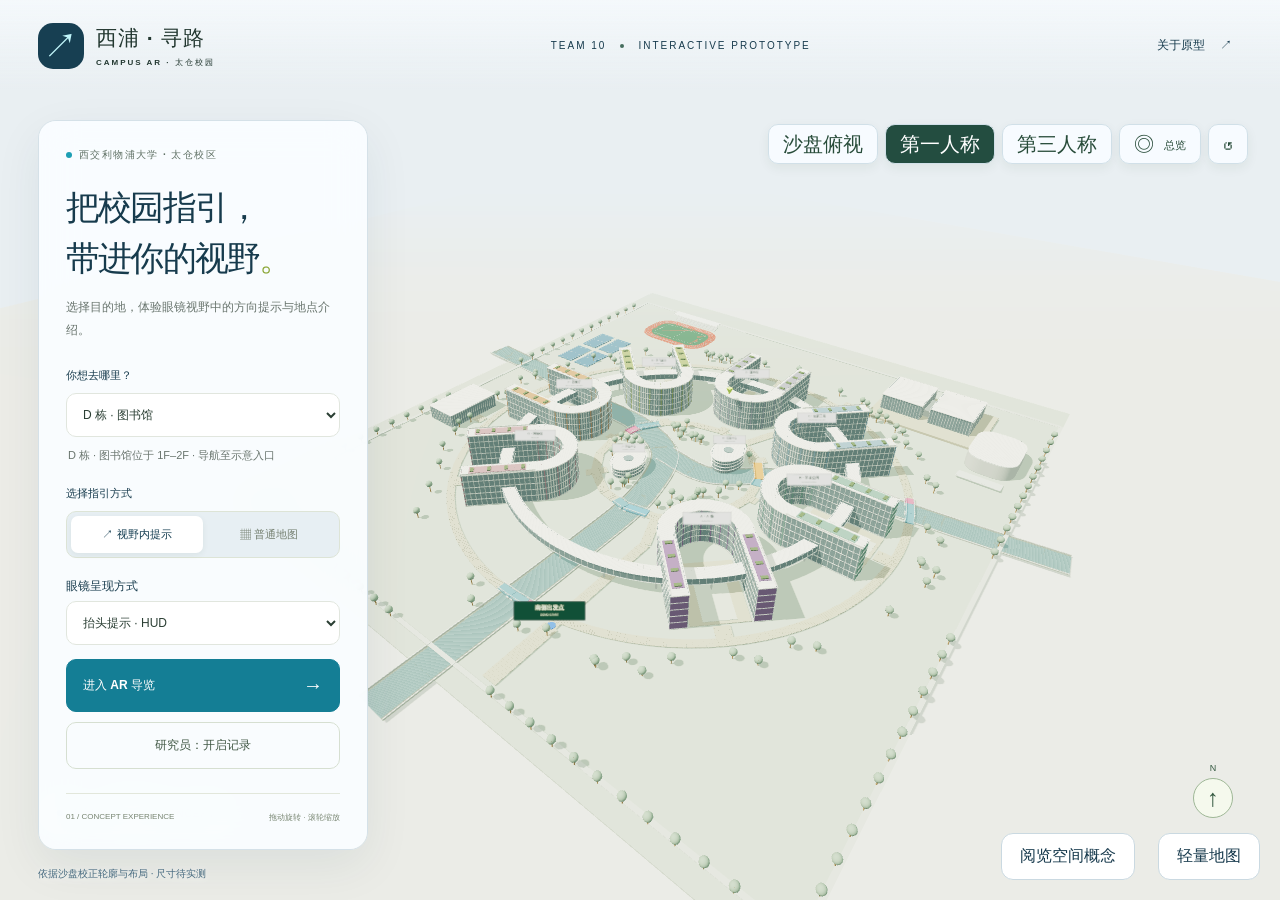
==== index.html @ bd01bd2b "Archive v0.5.2 campus demo with Chinese iteration and maintenance documentation" ====
<!doctype html>
<html lang="zh-CN"><head><meta charset="UTF-8"><meta name="viewport" content="width=device-width,initial-scale=1"><meta name="theme-color" content="#132d29"><title>西浦太仓 · 校园导航实验室</title><style>@import url('data:text/css,');
:root{font-family:Inter,"Segoe UI","Microsoft YaHei",sans-serif;color:#233831;background:#dce6da;font-synthesis:none;--green:#164d3c;--lime:#d9f46d;--muted:#69756e;--border:#e1e6de}*{box-sizing:border-box}body{margin:0;overflow:hidden}button,input,select,textarea{font:inherit}button,a,select{touch-action:manipulation}button{cursor:pointer}button:disabled{cursor:wait;opacity:.5}button:focus-visible,a:focus-visible,select:focus-visible,input:focus-visible,textarea:focus-visible{outline:3px solid #739d19;outline-offset:3px}#scene{position:fixed;inset:0}#scene canvas{display:block;width:100%;height:100%;touch-action:none}.topbar{position:fixed;top:0;left:0;right:0;height:91px;display:flex;align-items:center;justify-content:space-between;padding:0 38px;z-index:10;background:linear-gradient(#f5f6eee8,#f5f6ee00)}.brand{display:flex;gap:12px;align-items:center;text-decoration:none;color:#233831;font-weight:800;font-size:21px;letter-spacing:1px}.brand-symbol{display:grid;place-items:center;background:#214e3e;color:var(--lime);width:46px;height:46px;border-radius:15px;font-size:35px}.brand-sub{display:block;font-size:8px;letter-spacing:2px;margin-top:5px}.project-tag{font-size:10px;letter-spacing:2px;display:flex;align-items:center;gap:14px}.project-tag i{width:4px;height:4px;background:#456d5e;border-radius:50%}.quiet{border:0;background:transparent;padding:10px;color:inherit;font-size:12px}.quiet span{margin-left:12px}.panel{background:#fcfdf7ed;border:1px solid #fff8;box-shadow:0 18px 55px #294a2720;backdrop-filter:blur(18px);border-radius:22px}.explorer{position:fixed;top:120px;left:38px;width:330px;padding:27px;z-index:5}.eyebrow{font-size:10px;font-weight:700;letter-spacing:1.4px;color:#607166;display:flex;align-items:center;gap:7px}.live-dot{display:inline-block;width:6px;height:6px;background:#638a35;border-radius:50%}h1{font-size:34px;line-height:1.5;letter-spacing:-1.8px;margin:20px 0 12px;font-weight:650}h1>span{color:#8ba637}.intro{font-size:12px;line-height:1.9;color:var(--muted);margin:0 0 26px}.field-title{font-size:11px;font-weight:600;display:block;margin-bottom:10px}select,input,textarea{width:100%;border:1px solid var(--border);border-radius:10px;padding:13px 12px;background:#fff;color:#2b3f34;outline:none}select{font-size:12px}.place-info{font-size:11px;line-height:1.6;color:var(--muted);min-height:49px;padding:10px 2px 16px}.segmented{display:flex;border:1px solid #dde4d6;border-radius:10px;padding:4px;background:#edf0e6;margin-bottom:20px}.segmented button{flex:1;border:0;border-radius:7px;padding:11px 2px;background:transparent;font-size:11px;color:#768172}.segmented button.selected{background:#fff;color:var(--green);box-shadow:0 2px 6px #23441a10;font-weight:700}.primary,.outline{display:flex;justify-content:space-between;align-items:center;border-radius:10px;padding:14px 16px;width:100%;font-size:12px;font-weight:600}.primary{background:var(--green);color:#f7ffe9;border:1px solid var(--green)}.primary:hover{background:#226448}.primary span{font-size:20px;font-weight:400}.outline{background:transparent;border:1px solid #d6dfd1;justify-content:center;color:#405744;margin-top:10px}.outline:hover{background:#f1f4e9}.explorer-foot{border-top:1px solid #e2e7db;margin-top:24px;padding-top:18px;font-size:8px;color:#778571;display:flex;flex-wrap:wrap;gap:8px;justify-content:space-between}.view-tools{position:fixed;right:32px;top:124px;display:flex;gap:7px}.view-tools button{background:#fcfdf4eb;border:1px solid #fff9;border-radius:10px;height:40px;padding:0 14px;color:#284c3a;font-size:20px;box-shadow:0 4px 12px #253c1710}.view-tools span{font-size:11px;vertical-align:middle;margin-left:4px}.mode-badge{position:fixed;bottom:66px;left:38px;display:flex;align-items:center;gap:10px;background:#fafff0dc;border:1px solid #fff9;border-radius:24px;padding:13px 18px;font-size:10px;letter-spacing:1px}.badge-divider{color:#aab7a1}.scene-note{position:fixed;bottom:18px;left:38px;right:32px;display:flex;justify-content:space-between;align-items:center;gap:12px;font-size:10px;color:#426048;text-shadow:0 1px 10px #fff}.scene-note button{border:0;background:transparent;color:inherit;font-size:10px}.compass{position:fixed;right:43px;bottom:70px;width:48px;height:67px;display:flex;align-items:center;flex-direction:column;font-size:9px;gap:5px;color:#335840}.compass b{display:grid;place-items:center;width:40px;height:40px;border:1px solid #9db695;border-radius:50%;font-size:24px;background:#fafff0b0}.hidden{display:none!important}.journey{position:fixed;left:38px;top:120px;width:310px;padding:24px;z-index:5}.journey-head{display:flex;align-items:center;justify-content:space-between;gap:8px}.journey h2{font-size:21px;margin:16px 0}.journey-metrics{display:flex;justify-content:space-between;font-size:11px;color:#6a7865}.track{height:3px;background:#e0e7d9;border-radius:10px;margin:13px 0 20px;overflow:hidden}#progressBar{height:100%;background:#7d9c31;width:0%;transition:width .4s}#cueCard{display:flex;align-items:center;gap:15px;padding:13px 0}#cueArrow{font-size:42px;line-height:1;color:#346440;width:45px;text-align:center}#cueCard strong{display:block;font-size:17px}#cueCard small{display:block;font-size:10px;color:#75836b;margin-top:7px}#mapInstruction{font-size:12px;line-height:1.8;color:#65725f;padding:8px 0}.journey-actions{display:flex;align-items:center;gap:8px}.journey-actions .outline{width:auto;flex:1}.journey-actions .quiet{margin-top:10px;white-space:nowrap}.controls{position:fixed;bottom:76px;left:50%;transform:translateX(-50%);text-align:center;z-index:6}.control-hint{background:#183d2cd9;color:#eff6de;font-size:10px;letter-spacing:.3px;padding:8px 13px;border-radius:8px;margin-bottom:10px}.control-row{display:flex;justify-content:center;gap:9px}.control-row button{height:50px;min-width:52px;border:1px solid #ffffff80;background:#fbfff2ed;border-radius:13px;color:#345139;font-size:24px;box-shadow:0 5px 25px #1630221a}.control-row .forward{font-size:12px;padding:0 23px;background:var(--lime);border-color:var(--lime);font-weight:700}.forward span{font-size:21px;margin-left:12px}#toast{position:fixed;top:100px;left:50%;transform:translateX(-50%);padding:12px 20px;border-radius:12px;background:#163c2cec;color:#fff;font-size:12px;max-width:80vw;text-align:center;opacity:0;transition:opacity .25s;pointer-events:none;z-index:30}#toast.show{opacity:1}dialog{border:1px solid #e4e8dc;border-radius:22px;background:#fbfcf6;color:#293b31;padding:27px;width:min(490px,calc(100vw - 28px));max-height:88dvh;box-shadow:0 30px 100px #1428214d}dialog::backdrop{background:#14382c66;backdrop-filter:blur(7px)}.dialog-heading{display:flex;justify-content:space-between;align-items:flex-start;gap:12px}.dialog-heading h2{font-size:25px;margin:12px 0 16px;letter-spacing:-.7px}.close{border:0;border-radius:50%;width:30px;height:30px;background:#eaf0e2;color:#486047;font-size:22px}dialog p{font-size:12px;line-height:1.9;color:#677361}dialog h3{font-size:14px;margin-top:25px}dialog a{color:#32634a}form label{display:block;font-size:12px;font-weight:600;margin:14px 0}form label input,form label select,form label textarea{display:block;margin-top:7px}form .check{display:flex;align-items:flex-start;gap:9px;font-size:11px;line-height:1.7;font-weight:400}.check input{width:15px;height:15px;margin:3px 0 0;flex:none}.fineprint{font-size:10px!important;line-height:1.7!important;color:#7d8775!important}#mapSvg{width:100%;background:#edf2e5;border-radius:16px;max-height:52vh}.map-legend{display:flex;justify-content:space-between;gap:12px;margin-top:14px;font-size:10px;color:#6a7861}.map-legend i{display:inline-block;width:8px;height:8px;margin-right:5px;border-radius:50%}.legend-current{background:#4f8df5}.legend-target{background:#a1bc3a}.result-metrics{display:grid;grid-template-columns:repeat(3,1fr);gap:8px;margin:15px 0}.result-metrics div{background:#edf1e5;border-radius:10px;padding:15px 10px;text-align:center}.result-metrics strong{display:block;font-size:23px;font-weight:500}.result-metrics small{font-size:9px;display:block;margin-top:6px;color:#718064}#loading{position:fixed;inset:0;z-index:99;display:flex;align-items:center;justify-content:center;flex-direction:column;background:#f1f4e9;color:#224d3a;transition:opacity .5s}#loading h2{font-size:20px}#loading p{font-size:12px;color:#74816c}.load-icon{font-size:60px;animation:pulse 1.5s infinite}@keyframes pulse{50%{transform:translate(4px,-4px);opacity:.5}}@media(max-width:800px){.topbar{height:75px;padding:0 18px}.project-tag{display:none}.brand{font-size:17px}.brand-symbol{width:37px;height:37px;font-size:28px}.brand-sub{font-size:7px}.explorer{top:auto;bottom:58px;left:14px;width:280px;padding:19px;max-height:65dvh;overflow:auto}h1{font-size:26px;line-height:1.35;margin:13px 0 9px}.intro{margin-bottom:15px;font-size:11px}.explorer-foot{display:none}.field-title{font-size:10px;margin-bottom:7px}.segmented{margin-bottom:10px}.place-info{min-height:35px;padding:7px 0 10px}.primary,.outline{padding:12px}.mode-badge{display:none}.scene-note{left:18px;right:18px;bottom:14px;font-size:8px;max-width:95vw}.scene-note button{font-size:9px;white-space:nowrap}.view-tools{right:14px;top:88px}.view-tools button{padding:0 10px}.compass{right:21px;bottom:71px}.journey{left:14px;top:88px;width:265px;padding:18px}.journey h2{font-size:18px}.journey-metrics{font-size:10px}#cueCard strong{font-size:15px}.controls{bottom:70px}.control-hint{font-size:9px;white-space:nowrap}.control-row button{height:48px}dialog{padding:22px}.topbar .quiet{font-size:10px}}@media(max-height:680px) and (min-width:801px){.explorer{top:95px;padding:20px;width:300px}h1{font-size:27px;margin:12px 0}.intro{margin-bottom:14px}.explorer-foot{display:none}.place-info{min-height:30px;padding:8px 0}.segmented{margin-bottom:12px}.journey{top:95px}.mode-badge{bottom:55px}}

.free-controls{display:grid;grid-template-columns:repeat(3,48px);gap:5px}.free-controls button{width:48px;height:42px;padding:0;touch-action:none}.free-controls button:active{background:#d7ef80}.controls{bottom:40px}.control-hint{max-width:360px}.scene-note{pointer-events:none}.scene-note button{pointer-events:auto}
@media(max-width:700px){.journey{top:84px;bottom:auto;width:240px;padding:15px}.journey h2{font-size:19px}.journey #cueCard{padding:10px 0}.controls{left:auto;right:16px;transform:none;bottom:50px}.control-hint{max-width:185px;font-size:10px}}

.display-label{display:block;font-size:12px;font-weight:600;margin-top:10px}#overlayStyle{margin:6px 0 14px}.explorer{max-height:calc(100vh - 170px);overflow:auto}.ar-hud{position:absolute;left:50%;top:25%;transform:translateX(-50%);color:#bbffc6;background:rgba(6,27,25,.65);border:1px solid rgba(167,255,202,.4);border-radius:18px;padding:18px 24px;pointer-events:none;text-shadow:0 1px 5px #102e27;min-width:290px;backdrop-filter:blur(3px)}.hud-top{display:flex;align-items:center;gap:8px;font-size:10px;letter-spacing:1px}.hud-dot{width:6px;height:6px;background:#a6ffc1;border-radius:50%}.hud-main{display:flex;gap:18px;align-items:center;margin:16px 0}.hud-main>span{font-size:42px}.hud-main strong{font-size:21px}.hud-main p{margin:5px 0 0;font-size:14px}.ar-hud small{font-size:10px;opacity:.8}.ar-hud.spatial{top:auto;bottom:190px}.ar-target{position:absolute;transform:translate(-50%,-100%);padding:10px 16px;background:#123a35dd;color:#d9ffb7;border:1px solid #c4ff8d;border-radius:10px;pointer-events:none}.view-tools .selected{background:#234d40;color:white}.navigating .journey{width:245px;padding:18px}.navigating #cueCard{display:none}.navigating .journey h2{font-size:21px}.navigating .journey-metrics{font-size:10px}.navigating .topbar{background:linear-gradient(#eff4ecd9,transparent)}#arrivalDialog p{line-height:1.8}.navigating #toast{top:auto;bottom:190px}.control-hint{white-space:normal}
@media(max-width:700px){.view-tools{top:83px;left:14px;right:auto;gap:5px}.view-tools button{font-size:11px;padding:8px;min-width:0}.navigating .journey{top:135px;width:205px;padding:12px}.navigating .journey h2{font-size:16px}.journey-actions button{font-size:11px;padding:8px}.ar-hud{top:46%;padding:12px 16px;min-width:250px;max-width:90vw}.ar-hud.spatial{bottom:215px}.hud-main{margin:10px 0}.hud-main strong{font-size:17px}.hud-main>span{font-size:32px}.ar-hud small{font-size:9px}.navigating .compass{display:none}.explorer{max-height:58vh}.navigating #toast{bottom:210px}}

@media(min-width:701px){.ar-hud{top:auto;bottom:185px;left:auto;right:28px;transform:none}.ar-hud.spatial{left:50%;right:auto;transform:translateX(-50%)}}

#mouseHint,#crosshair{display:none;pointer-events:none}.navigating #mouseHint{display:block;position:absolute;bottom:28px;left:50%;transform:translateX(-50%);color:#e7f5e9;background:#16362fd9;padding:8px 14px;border-radius:20px;font-size:12px}.mouse-locked #mouseHint{display:none}.mouse-locked #crosshair{display:block;position:absolute;left:50%;top:50%;transform:translate(-50%,-50%);color:#edffe3;font-size:18px;text-shadow:0 1px 3px #15271e}.mouse-locked .view-tools,.mouse-locked .journey{opacity:.65}.mouse-locked .view-tools{pointer-events:none}@media(pointer:fine){.control-row{display:none}.controls{bottom:65px}}@media(pointer:coarse){#mouseHint{display:none!important}.control-hint{font-size:0}.control-hint:after{content:'左侧按钮移动 · 拖动场景环顾';font-size:11px}}
/* Quiet technical palette, generous spacing and resilient mobile landing. */
:root{--lime:#bce9ef;--green:#133c50;--cream:#f5f8fa}body{background:#eef3f6;color:#173b4d}.panel{background:rgba(250,253,255,.94);border:1px solid #d5e1e8;box-shadow:0 16px 48px #12354812;border-radius:18px}.primary{background:#147e95!important;color:white!important;border-color:#147e95!important}.topbar{background:linear-gradient(#f5f9fcee,transparent)}.brand-symbol{background:#173f52;color:#c1f6fa}.segmented{background:#e7eff3}.segmented .selected{background:#fff;color:#135b73}.ar-hud{background:#0a2336d9;color:#b9f4ff;border-color:#8dd0dc80}.live-dot{background:#1d9fb4}#liteApp{position:fixed;inset:0;z-index:110;overflow:auto;background:#f2f6f8;color:#153c50;padding:24px max(20px,calc((100vw - 760px)/2));font-family:system-ui,sans-serif}.lite-mode #liteToggle{display:none}.lite-top{display:flex;justify-content:space-between;align-items:center;padding-bottom:20px;border-bottom:1px solid #d9e3e9}.lite-top b{font-size:22px}.lite-top span{font-size:10px;letter-spacing:1px}.lite-copy{margin:28px 0 10px}.lite-copy small{letter-spacing:1.8px;font-size:10px;color:#527789}.lite-copy h1{font-size:36px;line-height:1.25;margin:13px 0}.lite-copy p{font-size:13px;color:#638091}.lite-map{max-width:420px;margin:0 auto}.lite-map svg{width:100%;height:auto;display:block}.lite-card{padding:20px;border:1px solid #d4e1e8;background:#ffffff;border-radius:18px;box-shadow:0 8px 32px #274a5a0a}.lite-card label{display:block;font-size:12px;font-weight:600;margin-bottom:9px}.lite-card select{width:100%;font-size:16px;background:#f1f6f8;border:1px solid #d8e3e9;border-radius:10px;padding:12px;color:#173f51}.lite-card p{font-size:12px;line-height:1.6;color:#557585;min-height:32px}.lite-card small{display:block;font-size:10px;line-height:1.6;color:#78909c;margin-top:16px}.lite-actions{display:flex;gap:10px}.lite-actions button{flex:1;border-radius:10px;padding:13px 8px;border:1px solid #d3e1e8;background:#fff;color:#176780;font-size:12px}.lite-actions button:first-child{background:#176c87;color:white}.lite-footer{font-size:10px;line-height:1.9;text-align:center;color:#78909c;margin:22px 0}.view-tools button{border-color:#d1e0e8;background:#f8fcffef}.scene-note{color:#476b80}@media(max-width:600px){#liteApp{padding:18px}.lite-copy{margin-top:20px}.lite-copy h1{font-size:30px}.lite-map{max-width:300px}.explorer{width:calc(100vw - 28px);max-height:48vh}.control-hint{background:#173f50e6}}

.model-inspect #explorer{display:none}.model-inspect .scene-note{max-width:75vw}

</style></head>
<body>
<section id="liteApp" style="display:none"></section>
<button id="interiorBtn" style="position:fixed;right:145px;bottom:20px;z-index:40;padding:12px 18px;border:1px solid #cad9e1;border-radius:12px;background:white;color:#16394c">阅览空间概念</button><button id="liteToggle" style="position:fixed;right:20px;bottom:20px;z-index:40;padding:12px 18px;border:1px solid #cad9e1;border-radius:12px;background:white;color:#16394c">轻量地图</button>
<div id="scene" aria-label="太仓校区三维概念场景"></div>
<div id="loading" style="position:fixed;inset:0;z-index:99;background:#f1f4e9;color:#224d3a;display:flex;align-items:center;justify-content:center;flex-direction:column"><span class="load-icon">↗</span><h2>正在构建你的校园视野</h2><p>加载校园导览…</p><a href="compat.html" style="color:#176780;padding:20px">打不开？进入兼容版地图 →</a></div>
<header class="topbar"><a class="brand" href="#" aria-label="返回校园总览"><span class="brand-symbol">↗</span><span>西浦 · 寻路<span class="brand-sub">CAMPUS AR · 太仓校园</span></span></a><span class="project-tag">TEAM 10 <i></i> INTERACTIVE PROTOTYPE</span><button id="aboutBtn" class="quiet">关于原型 <span>↗</span></button></header>
<main>
<aside id="explorer" class="panel explorer">
<div class="eyebrow"><span class="live-dot"></span> 西交利物浦大学 · 太仓校区</div>
<h1>把校园指引，<br>带进你的视野<span>。</span></h1>
<p class="intro">选择目的地，体验眼镜视野中的方向提示与地点介绍。</p>
<label class="field-title" for="destination">你想去哪里？</label><select id="destination"></select><div id="placeInfo" class="place-info"></div>
<div class="field-title">选择指引方式</div><div class="segmented"><button id="arMode" class="selected" aria-pressed="true">↗ 视野内提示</button><button id="mapMode" aria-pressed="false">▦ 普通地图</button></div>
<label class="display-label" for="overlayStyle">眼镜呈现方式</label><select id="overlayStyle"><option value="hud">抬头提示 · HUD</option><option value="spatial">空间箭头 · 概念模拟</option></select><button id="startBtn" class="primary">进入 AR 导览 <span>→</span></button><button id="studyBtn" class="outline">研究员：开启记录</button><div class="explorer-foot"><span>01 / CONCEPT EXPERIENCE</span><span>拖动旋转 · 滚轮缩放</span></div></aside>
<section id="journey" class="panel journey hidden" aria-live="polite"><div class="eyebrow" id="sessionLabel">自由漫游</div><div class="journey-head"><h2 id="targetName"></h2><button id="exitBtn" class="quiet">结束</button></div><div class="journey-metrics"><span id="progressText">准备出发</span><span id="timer">00:00</span></div><div class="track"><div id="progressBar"></div></div><div id="cueCard"><span id="cueArrow">↑</span><div><strong id="cueTitle">向前出发</strong><small id="cueDetail"></small></div></div><div id="mapInstruction" class="hidden">需要确认方向时，打开地图查看当前位置与目的地。</div><div class="journey-actions"><button id="showMap" class="outline">▦ 查看地图</button><button id="helpBtn" class="quiet">需要帮助</button></div></section>
<div class="view-tools"><button id="modelViewBtn">沙盘俯视</button><button id="firstPerson" class="selected" aria-pressed="true">第一人称</button><button id="thirdPerson" aria-pressed="false">第三人称</button><button id="overviewBtn" title="校园总览">◎ <span>总览</span></button><button id="walkViewBtn" class="hidden" title="返回步行视角">◉ <span>步行</span></button><button id="resetView" title="重置视角">↺</button></div>
<div id="modeBadge" class="mode-badge"><span class="live-dot"></span> 校园总览 <span class="badge-divider">/</span> 3D CONCEPT</div>
<div id="controls" class="controls hidden"><div class="control-hint" id="controlHint">WASD 移动 · 鼠标环顾 · Shift 奔跑 · V 切换视角 · M 地图</div><div class="control-row free-controls"><button id="turnLeft" aria-label="向左看">↶</button><button id="forward" aria-label="向前移动">↑</button><button id="turnRight" aria-label="向右看">↷</button><button id="strafeLeft" aria-label="向左平移">←</button><button id="backward" aria-label="向后移动">↓</button><button id="strafeRight" aria-label="向右平移">→</button></div></div>
<div id="arHUD" class="ar-hud hidden"><div class="hud-top"><span class="hud-dot"></span><span id="hudMode"></span></div><div class="hud-main"><span id="hudArrow">↑</span><div><strong id="hudDirection">向前行走</strong><p id="hudPlace"></p></div></div><small id="hudDetail"></small></div><div id="arTarget" class="ar-target hidden"></div>
<dialog id="arrivalDialog"><div class="eyebrow">YOU HAVE ARRIVED</div><h2 id="arrivalTitle"></h2><p id="arrivalText"></p><button id="arrivalDone" class="primary">探索另一个地点 →</button></dialog>
<div id="mouseHint">点击场景控制视角 · Esc 释放鼠标</div><div id="crosshair" aria-hidden="true">+</div><div id="toast" role="status"></div>
<div id="compass" class="compass"><span>N</span><b id="compassArrow">↑</b></div>
<footer class="scene-note"><span>依据沙盘校正轮廓与布局 · 尺寸待实测</span><button id="sourcesBtn">场景依据 ↗</button></footer>
</main>
<dialog id="mapDialog"><div class="dialog-heading"><div><div class="eyebrow">CAMPUS MAP</div><h2>找到你的下一步</h2></div><button data-close="mapDialog" class="close" aria-label="关闭地图">×</button></div><svg id="mapSvg" viewBox="-125 -125 250 250" role="img" aria-label="简化校园地图"></svg><div class="map-legend"><span><i class="legend-current"></i>当前位置</span><span><i class="legend-target"></i>目的地</span><span>北 ↑</span></div><p class="fineprint">位置与路线为原型示意。地图模式不提供逐步转向指令。</p></dialog>
<dialog id="studyDialog"><div class="dialog-heading"><div><div class="eyebrow">PARTICIPANT SESSION</div><h2>开始一次体验</h2></div><button data-close="studyDialog" class="close" aria-label="关闭">×</button></div><p>请由研究员说明任务并取得同意。体验的是网页导航界面，不是实际眼镜或真实步行。</p><form id="studyForm"><label>参与者匿名编号<input id="participant" required maxlength="24" placeholder="例如 P-01" pattern="[A-Za-z0-9_-]{1,24}" autocomplete="off"></label><label>界面模式<select id="studyMode"><option value="ar">视野内提示</option><option value="map">普通地图</option></select></label><label>体验任务<select id="studyTask"><option value="D">从示意南侧入口前往 D 栋图书馆入口</option><option value="G">从示意北侧入口前往 G 栋博物馆入口</option></select></label><label>是否体验过这个网页？<select id="prior"><option value="no">第一次</option><option value="yes">之前体验过</option></select></label><label class="check"><input id="consent" type="checkbox" required>我已取得参与者对本次体验及匿名记录的同意。</label><p class="fineprint">数据只在当前页面内存中保存，刷新即清除；结束后可下载 JSON。两条任务未经等难度校准，不直接用于证明 AR 优于地图。</p><button class="primary" type="submit">开始任务 →</button></form></dialog>
<dialog id="resultDialog"><div class="dialog-heading"><div><div class="eyebrow">SESSION COMPLETE</div><h2 id="resultTitle">已抵达目的地</h2></div><button data-close="resultDialog" class="close" aria-label="关闭">×</button></div><div id="resultMetrics" class="result-metrics"></div><form id="feedbackForm"><label>指引清晰程度<select id="clarity"><option value="">请选择</option><option value="1">1 — 很不清楚</option><option value="2">2 — 不太清楚</option><option value="3">3 — 一般</option><option value="4">4 — 清楚</option><option value="5">5 — 很清楚</option></select></label><label>完成任务需要的思考程度<select id="effort"><option value="">请选择</option><option value="1">1 — 很少</option><option value="2">2 — 较少</option><option value="3">3 — 一般</option><option value="4">4 — 较多</option><option value="5">5 — 很多</option></select></label><label>哪一处最清楚，哪一处让你困惑？<textarea id="feedback" rows="3" placeholder="尽量记录原话；也可以记录现有地图已经足够的情况。" maxlength="1500"></textarea></label><button type="submit" class="primary">下载本次匿名记录 ↓</button><p class="fineprint">记录包含网页时间、虚拟移动距离、地图打开次数和求助次数，不包含真实校园定位、眼动或佩戴体验。</p></form></dialog>
<dialog id="aboutDialog"><div class="dialog-heading"><div><div class="eyebrow">ABOUT THIS PROTOTYPE</div><h2>让概念可以被体验</h2></div><button data-close="aboutDialog" class="close" aria-label="关闭">×</button></div><p>ENT303TC · Table 26 Team 10<br>Rokid: AR Application Challenge (July)</p><h3>这版可以验证什么？</h3><p>目的地是否容易找到、视野内提示是否清晰、转向与地图信息是否让人困惑。可用于早期访谈和界面可用性探索。</p><h3>眼镜中会呈现什么？</h3><p>抬头提示模式：转向箭头和目的地文字固定显示在视野中，用户透过镜片看到真实环境。空间箭头模式：箭头仿佛贴在道路上，标签锚定建筑；这需要匹配设备能力的空间定位、头部跟踪和锚定，不能只靠导入校园模型实现。</p><p>第一人称模拟佩戴者所见；第三人称用于展示用户与场景的关系。网页背景是模拟现实的 3D 场景，不是要在眼镜里再展示一个完整虚拟校园。显示颜色、视场范围与实际设备不同，不代表特定 Rokid 型号的硬件能力。</p><p><a href="https://open.rokid.com/" target="_blank" rel="noopener">Rokid 官方开发平台 ↗</a></p><h3>场景来源与边界</h3><p>参考西交利物浦大学公开的太仓校区地图，以及 U 型建筑与环形连廊的空间关系。楼栋字母和用途参考该地图；模型按公开地图修正为马蹄形楼体、贯通的多层环形建筑及分叉水系；比例、入口、路网和高度仍经过简化，未现场测绘。本版增加了你们提供的沙盘照片和 HPP 建成照片作为形态参考，细化立面、屋顶、桥梁、景观与体育区。比例与入口仍为示意。这里不连接 GPS、Rokid SDK 或眼镜。<br><a href="https://www.hpp.com/en/projects/xjtlu-campus-taicang/" target="_blank" rel="noopener">HPP 设计方建成照片 ↗</a></p><p><a href="https://www.xjtlu.edu.cn/zh/campus-life/our-campus" target="_blank" rel="noopener">学校官方校园说明 ↗</a><br><a href="https://www.xjtlu.edu.cn/wp-content/uploads/2025/03/campus-map.jpg" target="_blank" rel="noopener">官方太仓校园地图（2025 版文件）↗</a></p><h3>如何进行访谈？</h3><p>先询问参与者最近一次真实校园寻路经历，再让其独立完成网页任务。完成后询问具体理解、困惑与替代方案。网页操作表现不等同于真实校园寻路效果，也不能证明头戴设备的免手持优势。</p><h3>记录说明</h3><p>原型仅在页面内存中保存当前会话。只有在点击下载时才生成本地文件；不自动上传研究记录。自由漫游记录会明确标为展示数据。</p><button id="aboutDone" class="primary">回到校园 →</button></dialog>
<script>
(function(){
 var box=document.getElementById('loading');
 window.showBootError=function(message){
  if(!document.getElementById('loading'))document.body.appendChild(box);
  box.style.cssText='position:fixed;inset:0;z-index:999;background:#f1f4e9;color:#224d3a;display:flex;align-items:center;justify-content:center;flex-direction:column;padding:24px;text-align:center;opacity:1';
  box.textContent='';var title=document.createElement('h2');title.textContent='校园导览暂未加载完成';box.appendChild(title);
  var detail=document.createElement('p');detail.textContent=message;box.appendChild(detail);
  var retry=document.createElement('button');retry.textContent='重新加载';retry.style.cssText='padding:14px 24px;margin:12px';retry.onclick=function(){location.reload()};box.appendChild(retry);var lite=document.createElement('button');lite.textContent='使用轻量地图';lite.onclick=function(){window.openLite()};box.appendChild(lite);
 };
 window.addEventListener('error',function(e){window.showBootError(e.message||'资源加载失败，请检查网络后刷新。')});
 window.addEventListener('unhandledrejection',function(e){window.showBootError(String(e.reason&&e.reason.message||e.reason||'加载失败'))});
 // Each explicit 3D attempt owns its own timeout.
})();
</script>
<script>(function(){
var places=[['A','A 栋',2],['B','学者空间',4],['C','创新工场',6],['D','图书馆',8],['E','学习超市',10],['F','西餐厅',12],['G','博物馆',14],['H','行政中心',0],['J','学生中心',0]],selected='D';
var root=document.getElementById('liteApp');
root.innerHTML='<div class="lite-top"><b>西浦 / FIELD</b><span>TAICANG / TEAM 10</span></div><div class="lite-copy"><small>CAMPUS WAYFINDING · 轻量版</small><h1>看见方向，<br>走进校园。</h1><p>西交利物浦大学 · 太仓校区</p></div><div class="lite-map"><svg id="liteSvg" viewBox="-145 -145 290 290" role="img" aria-label="校园路线示意图"></svg></div><div class="lite-card"><label for="liteDest">选择目的地</label><select id="liteDest"></select><p id="liteRoute"></p><div class="lite-actions"><button id="litePlan">显示示意路线</button><button id="try3D">开启 3D 漫游 ↗</button></div><small>路线与建筑为概念示意；不提供现场定位或无障碍通行保证。</small></div><p class="lite-footer"><a href="compat.html" style="color:#176780">纯 HTML 兼容地图 →</a><br>轻量地图无需 WebGL · 3D 漫游保留第一 / 第三人称<br>Rokid: AR Application Challenge (July)</p>';
var select=document.getElementById('liteDest');places.forEach(function(p){var o=document.createElement('option');o.value=p[0];o.textContent=p[0]+' · '+p[1];select.appendChild(o)});select.value=selected;
function draw(route){var html='<circle r="132" fill="#e7eee7"/><path d="M-140,-35 Q-50,-25 -12,-5 Q10,30 0,140 M-12,-5 Q50,0 140,-44" fill="none" stroke="#a7d9e2" stroke-width="14"/><circle r="72" fill="none" stroke="#ffffff" stroke-width="15"/><circle r="43" fill="none" stroke="#c3d3d2" stroke-width="3"/>';
places.forEach(function(p){var a=p[2]*Math.PI/8,x=p[0]==='H'?19:p[0]==='J'?-19:Math.sin(a)*67,z=p[0]==='H'?-19:p[0]==='J'?17:Math.cos(a)*67;html+='<g><circle cx="'+x+'" cy="'+z+'" r="12" fill="'+(p[0]===selected?'#0b839a':'#f8fafb')+'" stroke="#7d9ca9"/><text x="'+x+'" y="'+(z+3)+'" text-anchor="middle" font-size="9" fill="'+(p[0]===selected?'white':'#25414d')+'">'+p[0]+'</text></g>';});
if(route){var p=places.filter(function(p){return p[0]===selected})[0],target=p[2],pts='0,112 0,43',step=target<=8?1:-1,stop=target<=8?target:target-16;for(var i=step;step>0?i<=stop:i>=stop;i+=step){var a=i*Math.PI/8;pts+=' '+Math.sin(a)*43+','+Math.cos(a)*43;}var a=target*Math.PI/8,x=Math.sin(a)*48,z=Math.cos(a)*48;if(selected==='H'){x=27;z=-27}if(selected==='J'){x=-27;z=25}pts+=' '+x+','+z;html+='<polyline points="'+pts+'" fill="none" stroke="#008ba6" stroke-width="3" stroke-linejoin="round" stroke-dasharray="5 3"/>';}
html+='<circle cx="0" cy="112" r="5" fill="#1476d0" stroke="white" stroke-width="2"/><text x="-130" y="-122" fill="#385c6c" font-size="9">N ↑</text><text x="0" y="132" text-anchor="middle" font-size="7" fill="#385c6c">南侧示意出发点</text>';document.getElementById('liteSvg').innerHTML=html;
document.getElementById('liteRoute').textContent=route?'南侧示意出发点 → 环形步道 → '+selected+' 栋示意入口':'选择目的地，查看步道与建筑的空间关系。';}
select.onchange=function(){selected=select.value;draw(false)};document.getElementById('litePlan').onclick=function(){draw(true)};
window.openLite=function(){document.body.classList.add('lite-mode');root.style.display='block';var load=document.getElementById('loading');if(load)load.style.display='none';draw(false)};
document.getElementById('liteToggle').onclick=window.openLite;document.getElementById('try3D').onclick=function(){if(window.start3D){var load=document.getElementById('loading');if(load)load.style.display='flex';window.start3D()}else alert('3D 功能需要支持现代网页的浏览器，轻量地图仍可继续使用。')};
window.openLite();
})();
</script>
<script type="module">
window.start3D=function(){
 if(window.demoReady){document.body.classList.remove('lite-mode');document.getElementById('liteApp').style.display='none';return;}
 var test=document.createElement('canvas'),gl=test.getContext('webgl2')||test.getContext('webgl');
 if(!gl){window.openLite();document.getElementById('liteRoute').textContent='此浏览器无法启动 3D，轻量地图可以继续使用。';return;}
 var ext=gl.getExtension('WEBGL_lose_context');if(ext)ext.loseContext();
 window.threeRequested=true;document.body.classList.remove('lite-mode');document.getElementById('liteApp').style.display='none';
 var load=document.getElementById('loading');if(load){load.style.display='flex';load.style.opacity='1';}
 var timer=setTimeout(function(){if(!window.demoReady){window.openLite();document.getElementById('liteRoute').textContent='3D 加载较慢，已返回地图。可以稍后重试。';}},12000);
 import('./app.js?v=0.5.2').then(function(){clearTimeout(timer)}).catch(function(){clearTimeout(timer);window.openLite();document.getElementById('liteRoute').textContent='3D 暂不可用，地图仍可正常使用。';});
};
// Mobile stays on a dependency-free map. Desktop auto-loads only on explicit fine-pointer devices.
if(!/Android|iPhone|iPad|Huawei|HarmonyOS/i.test(navigator.userAgent)&&matchMedia('(pointer:fine)').matches&&innerWidth>=800)window.start3D();
</script>
<script nomodule>if(window.openLite)window.openLite();</script>
</body></html>
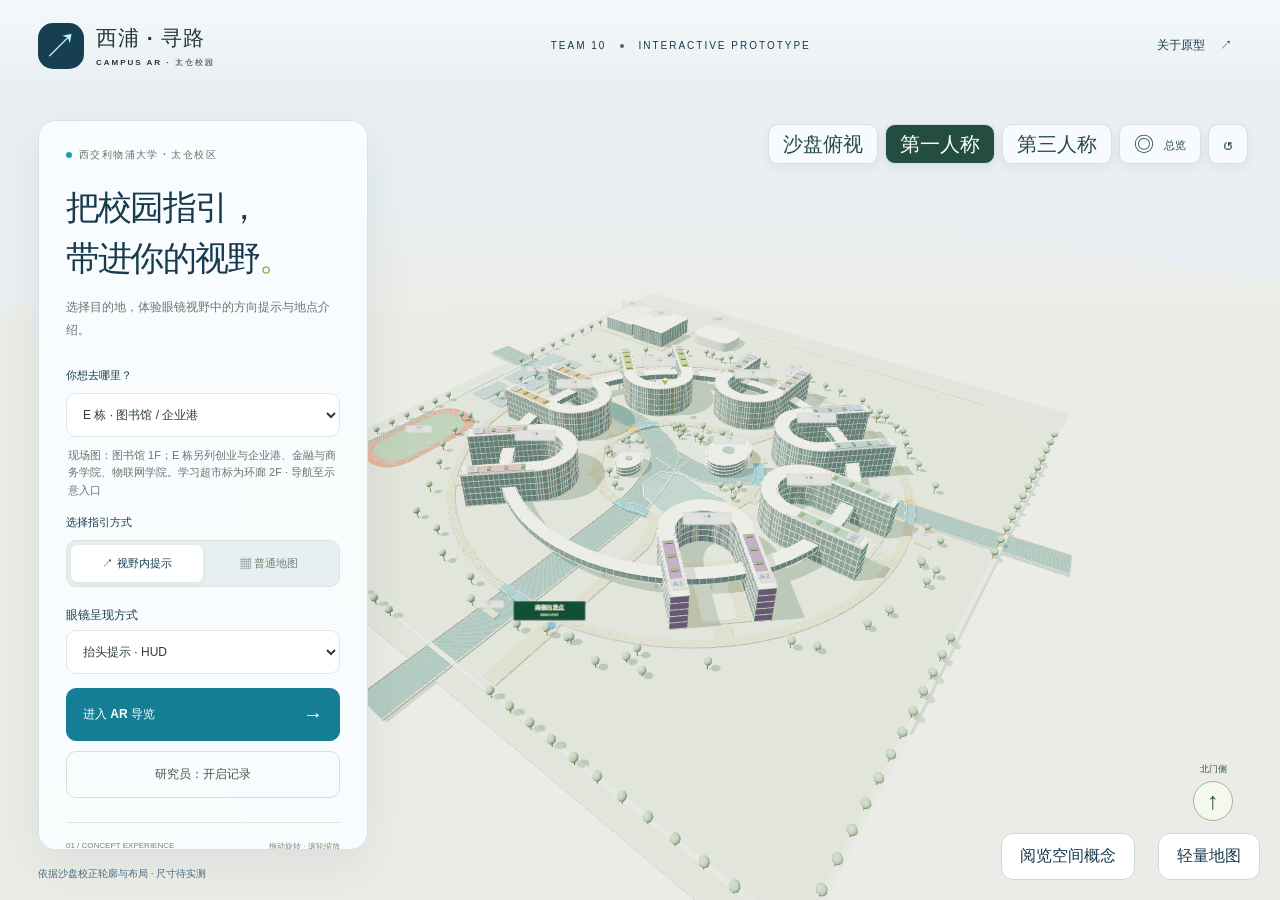
==== commit 451e9cff: "Correct campus signage layout and add arched pedestrian bridges" ====
--- a/index.html
+++ b/index.html
@@ -38,11 +38,11 @@
 <div id="arHUD" class="ar-hud hidden"><div class="hud-top"><span class="hud-dot"></span><span id="hudMode"></span></div><div class="hud-main"><span id="hudArrow">↑</span><div><strong id="hudDirection">向前行走</strong><p id="hudPlace"></p></div></div><small id="hudDetail"></small></div><div id="arTarget" class="ar-target hidden"></div>
 <dialog id="arrivalDialog"><div class="eyebrow">YOU HAVE ARRIVED</div><h2 id="arrivalTitle"></h2><p id="arrivalText"></p><button id="arrivalDone" class="primary">探索另一个地点 →</button></dialog>
 <div id="mouseHint">点击场景控制视角 · Esc 释放鼠标</div><div id="crosshair" aria-hidden="true">+</div><div id="toast" role="status"></div>
-<div id="compass" class="compass"><span>N</span><b id="compassArrow">↑</b></div>
+<div id="compass" class="compass"><span>北门侧</span><b id="compassArrow">↑</b></div>
 <footer class="scene-note"><span>依据沙盘校正轮廓与布局 · 尺寸待实测</span><button id="sourcesBtn">场景依据 ↗</button></footer>
 </main>
-<dialog id="mapDialog"><div class="dialog-heading"><div><div class="eyebrow">CAMPUS MAP</div><h2>找到你的下一步</h2></div><button data-close="mapDialog" class="close" aria-label="关闭地图">×</button></div><svg id="mapSvg" viewBox="-125 -125 250 250" role="img" aria-label="简化校园地图"></svg><div class="map-legend"><span><i class="legend-current"></i>当前位置</span><span><i class="legend-target"></i>目的地</span><span>北 ↑</span></div><p class="fineprint">位置与路线为原型示意。地图模式不提供逐步转向指令。</p></dialog>
-<dialog id="studyDialog"><div class="dialog-heading"><div><div class="eyebrow">PARTICIPANT SESSION</div><h2>开始一次体验</h2></div><button data-close="studyDialog" class="close" aria-label="关闭">×</button></div><p>请由研究员说明任务并取得同意。体验的是网页导航界面，不是实际眼镜或真实步行。</p><form id="studyForm"><label>参与者匿名编号<input id="participant" required maxlength="24" placeholder="例如 P-01" pattern="[A-Za-z0-9_-]{1,24}" autocomplete="off"></label><label>界面模式<select id="studyMode"><option value="ar">视野内提示</option><option value="map">普通地图</option></select></label><label>体验任务<select id="studyTask"><option value="D">从示意南侧入口前往 D 栋图书馆入口</option><option value="G">从示意北侧入口前往 G 栋博物馆入口</option></select></label><label>是否体验过这个网页？<select id="prior"><option value="no">第一次</option><option value="yes">之前体验过</option></select></label><label class="check"><input id="consent" type="checkbox" required>我已取得参与者对本次体验及匿名记录的同意。</label><p class="fineprint">数据只在当前页面内存中保存，刷新即清除；结束后可下载 JSON。两条任务未经等难度校准，不直接用于证明 AR 优于地图。</p><button class="primary" type="submit">开始任务 →</button></form></dialog>
+<dialog id="mapDialog"><div class="dialog-heading"><div><div class="eyebrow">CAMPUS MAP</div><h2>找到你的下一步</h2></div><button data-close="mapDialog" class="close" aria-label="关闭地图">×</button></div><svg id="mapSvg" viewBox="-167 -170 334 335" role="img" aria-label="简化校园地图"></svg><div class="map-legend"><span><i class="legend-current"></i>当前位置</span><span><i class="legend-target"></i>目的地</span><span>北门方向 ↑（图示）</span></div><p class="fineprint">位置与路线为原型示意。地图模式不提供逐步转向指令。</p></dialog>
+<dialog id="studyDialog"><div class="dialog-heading"><div><div class="eyebrow">PARTICIPANT SESSION</div><h2>开始一次体验</h2></div><button data-close="studyDialog" class="close" aria-label="关闭">×</button></div><p>请由研究员说明任务并取得同意。体验的是网页导航界面，不是实际眼镜或真实步行。</p><form id="studyForm"><label>参与者匿名编号<input id="participant" required maxlength="24" placeholder="例如 P-01" pattern="[A-Za-z0-9_-]{1,24}" autocomplete="off"></label><label>界面模式<select id="studyMode"><option value="ar">视野内提示</option><option value="map">普通地图</option></select></label><label>体验任务<select id="studyTask"><option value="E">从示意南侧入口前往 E 栋图书馆入口</option><option value="G">从示意北侧入口前往 G 栋博物馆入口</option></select></label><label>是否体验过这个网页？<select id="prior"><option value="no">第一次</option><option value="yes">之前体验过</option></select></label><label class="check"><input id="consent" type="checkbox" required>我已取得参与者对本次体验及匿名记录的同意。</label><p class="fineprint">数据只在当前页面内存中保存，刷新即清除；结束后可下载 JSON。两条任务未经等难度校准，不直接用于证明 AR 优于地图。</p><button class="primary" type="submit">开始任务 →</button></form></dialog>
 <dialog id="resultDialog"><div class="dialog-heading"><div><div class="eyebrow">SESSION COMPLETE</div><h2 id="resultTitle">已抵达目的地</h2></div><button data-close="resultDialog" class="close" aria-label="关闭">×</button></div><div id="resultMetrics" class="result-metrics"></div><form id="feedbackForm"><label>指引清晰程度<select id="clarity"><option value="">请选择</option><option value="1">1 — 很不清楚</option><option value="2">2 — 不太清楚</option><option value="3">3 — 一般</option><option value="4">4 — 清楚</option><option value="5">5 — 很清楚</option></select></label><label>完成任务需要的思考程度<select id="effort"><option value="">请选择</option><option value="1">1 — 很少</option><option value="2">2 — 较少</option><option value="3">3 — 一般</option><option value="4">4 — 较多</option><option value="5">5 — 很多</option></select></label><label>哪一处最清楚，哪一处让你困惑？<textarea id="feedback" rows="3" placeholder="尽量记录原话；也可以记录现有地图已经足够的情况。" maxlength="1500"></textarea></label><button type="submit" class="primary">下载本次匿名记录 ↓</button><p class="fineprint">记录包含网页时间、虚拟移动距离、地图打开次数和求助次数，不包含真实校园定位、眼动或佩戴体验。</p></form></dialog>
 <dialog id="aboutDialog"><div class="dialog-heading"><div><div class="eyebrow">ABOUT THIS PROTOTYPE</div><h2>让概念可以被体验</h2></div><button data-close="aboutDialog" class="close" aria-label="关闭">×</button></div><p>ENT303TC · Table 26 Team 10<br>Rokid: AR Application Challenge (July)</p><h3>这版可以验证什么？</h3><p>目的地是否容易找到、视野内提示是否清晰、转向与地图信息是否让人困惑。可用于早期访谈和界面可用性探索。</p><h3>眼镜中会呈现什么？</h3><p>抬头提示模式：转向箭头和目的地文字固定显示在视野中，用户透过镜片看到真实环境。空间箭头模式：箭头仿佛贴在道路上，标签锚定建筑；这需要匹配设备能力的空间定位、头部跟踪和锚定，不能只靠导入校园模型实现。</p><p>第一人称模拟佩戴者所见；第三人称用于展示用户与场景的关系。网页背景是模拟现实的 3D 场景，不是要在眼镜里再展示一个完整虚拟校园。显示颜色、视场范围与实际设备不同，不代表特定 Rokid 型号的硬件能力。</p><p><a href="https://open.rokid.com/" target="_blank" rel="noopener">Rokid 官方开发平台 ↗</a></p><h3>场景来源与边界</h3><p>参考西交利物浦大学公开的太仓校区地图，以及 U 型建筑与环形连廊的空间关系。楼栋字母和用途参考该地图；模型按公开地图修正为马蹄形楼体、贯通的多层环形建筑及分叉水系；比例、入口、路网和高度仍经过简化，未现场测绘。本版增加了你们提供的沙盘照片和 HPP 建成照片作为形态参考，细化立面、屋顶、桥梁、景观与体育区。比例与入口仍为示意。这里不连接 GPS、Rokid SDK 或眼镜。<br><a href="https://www.hpp.com/en/projects/xjtlu-campus-taicang/" target="_blank" rel="noopener">HPP 设计方建成照片 ↗</a></p><p><a href="https://www.xjtlu.edu.cn/zh/campus-life/our-campus" target="_blank" rel="noopener">学校官方校园说明 ↗</a><br><a href="https://www.xjtlu.edu.cn/wp-content/uploads/2025/03/campus-map.jpg" target="_blank" rel="noopener">官方太仓校园地图（2025 版文件）↗</a></p><h3>如何进行访谈？</h3><p>先询问参与者最近一次真实校园寻路经历，再让其独立完成网页任务。完成后询问具体理解、困惑与替代方案。网页操作表现不等同于真实校园寻路效果，也不能证明头戴设备的免手持优势。</p><h3>记录说明</h3><p>原型仅在页面内存中保存当前会话。只有在点击下载时才生成本地文件；不自动上传研究记录。自由漫游记录会明确标为展示数据。</p><button id="aboutDone" class="primary">回到校园 →</button></dialog>
 <script>
@@ -61,20 +61,25 @@
 })();
 </script>
 <script>(function(){
-var places=[['A','A 栋',2],['B','学者空间',4],['C','创新工场',6],['D','图书馆',8],['E','学习超市',10],['F','西餐厅',12],['G','博物馆',14],['H','行政中心',0],['J','学生中心',0]],selected='D';
+var places=[["E", "图书馆 / 企业港", 10], ["D", "人工智能与先进技术学院", 8], ["G", "影视学院 / 博物馆", 14], ["J", "学生中心", 0], ["H", "行政中心", 0], ["A", "芯片 / 智造 / 机器人学院", 2], ["B", "未来教育 / 学者空间", 4], ["C", "创业与企业港 / 芯片学院", 6], ["F", "F 栋", 12]],graph={"r0": {"id": "r0", "x": 0, "z": 43, "neighbors": ["r1", "r15"]}, "r1": {"id": "r1", "x": 16.455387591698862, "z": 39.72681989798533, "neighbors": ["r0", "r2", "southApproach"]}, "r2": {"id": "r2", "x": 30.40559159102154, "z": 30.405591591021544, "neighbors": ["r1", "r3", "A"]}, "r3": {"id": "r3", "x": 39.72681989798533, "z": 16.455387591698862, "neighbors": ["r2", "r4"]}, "r4": {"id": "r4", "x": 43, "z": 2.6329906181668092e-15, "neighbors": ["r3", "r5", "B"]}, "r5": {"id": "r5", "x": 39.72681989798533, "z": -16.45538759169886, "neighbors": ["r4", "r6"]}, "r6": {"id": "r6", "x": 30.405591591021544, "z": -30.40559159102154, "neighbors": ["r5", "r7", "H", "C"]}, "r7": {"id": "r7", "x": 16.455387591698866, "z": -39.72681989798533, "neighbors": ["r6", "r8", "northApproach"]}, "r8": {"id": "r8", "x": 5.2659812363336185e-15, "z": -43, "neighbors": ["r7", "r9", "D"]}, "r9": {"id": "r9", "x": -16.455387591698855, "z": -39.72681989798534, "neighbors": ["r8", "r10"]}, "r10": {"id": "r10", "x": -30.40559159102154, "z": -30.40559159102155, "neighbors": ["r9", "r11", "E"]}, "r11": {"id": "r11", "x": -39.72681989798532, "z": -16.455387591698884, "neighbors": ["r10", "r12"]}, "r12": {"id": "r12", "x": -43, "z": -7.898971854500428e-15, "neighbors": ["r11", "r13", "F"]}, "r13": {"id": "r13", "x": -39.72681989798532, "z": 16.45538759169887, "neighbors": ["r12", "r14"]}, "r14": {"id": "r14", "x": -30.40559159102155, "z": 30.405591591021537, "neighbors": ["r13", "r15", "G", "J"]}, "r15": {"id": "r15", "x": -16.455387591698887, "z": 39.72681989798532, "neighbors": ["r14", "r0"]}, "south": {"id": "south", "x": 24, "z": 118, "neighbors": ["southApproach"]}, "southApproach": {"id": "southApproach", "x": 24, "z": 58, "neighbors": ["south", "r1"]}, "north": {"id": "north", "x": 44, "z": -118, "neighbors": ["northApproach"]}, "northApproach": {"id": "northApproach", "x": 44, "z": -104, "neighbors": ["north", "r7"]}, "E": {"id": "E", "x": -33.94112549695428, "z": -33.941125496954285, "neighbors": ["r10"]}, "D": {"id": "D", "x": 5.878304635907295e-15, "z": -48, "neighbors": ["r8"]}, "G": {"id": "G", "x": -33.941125496954285, "z": 33.94112549695427, "neighbors": ["r14"]}, "J": {"id": "J", "x": -29, "z": 25, "neighbors": ["r14"]}, "H": {"id": "H", "x": 33, "z": -27, "neighbors": ["r6"]}, "A": {"id": "A", "x": 33.94112549695428, "z": 33.941125496954285, "neighbors": ["r2"]}, "B": {"id": "B", "x": 48, "z": 2.9391523179536475e-15, "neighbors": ["r4"]}, "C": {"id": "C", "x": 33.941125496954285, "z": -33.94112549695428, "neighbors": ["r6"]}, "F": {"id": "F", "x": -48, "z": -8.817456953860943e-15, "neighbors": ["r12"]}},facilities=[{"id": "pool", "name": "游泳馆", "x": -132, "z": -126}, {"id": "stadium", "name": "体育馆", "x": -105, "z": -125}, {"id": "hall", "name": "多功能报告厅", "x": -67, "z": -141}, {"id": "sports", "name": "体育场", "x": -130, "z": 66}, {"id": "courts", "name": "室外球场", "x": -130, "z": -26}],selected='E';
 var root=document.getElementById('liteApp');
-root.innerHTML='<div class="lite-top"><b>西浦 / FIELD</b><span>TAICANG / TEAM 10</span></div><div class="lite-copy"><small>CAMPUS WAYFINDING · 轻量版</small><h1>看见方向，<br>走进校园。</h1><p>西交利物浦大学 · 太仓校区</p></div><div class="lite-map"><svg id="liteSvg" viewBox="-145 -145 290 290" role="img" aria-label="校园路线示意图"></svg></div><div class="lite-card"><label for="liteDest">选择目的地</label><select id="liteDest"></select><p id="liteRoute"></p><div class="lite-actions"><button id="litePlan">显示示意路线</button><button id="try3D">开启 3D 漫游 ↗</button></div><small>路线与建筑为概念示意；不提供现场定位或无障碍通行保证。</small></div><p class="lite-footer"><a href="compat.html" style="color:#176780">纯 HTML 兼容地图 →</a><br>轻量地图无需 WebGL · 3D 漫游保留第一 / 第三人称<br>Rokid: AR Application Challenge (July)</p>';
+root.innerHTML='<div class="lite-top"><b>↗ 西浦 · 寻路</b><span>TAICANG / TEAM 10</span></div><div class="lite-copy"><small>CAMPUS WAYFINDING · 轻量版</small><h1>你的下一站，<br>就在视野之中。</h1><p>西交利物浦大学 · 太仓校区</p></div><div class="lite-map"><svg id="liteSvg" viewBox="-167 -170 334 335" role="img" aria-label="校园分区与路线示意图"></svg></div><div class="lite-card"><label for="liteDest">选择目的地</label><select id="liteDest"></select><p id="liteRoute"></p><div class="lite-actions"><button id="litePlan">显示示意路线</button><button id="try3D">开启 3D 漫游 ↗</button></div><small>根据现场导览图核对分区，尺寸与入口仍为示意。</small></div><p class="lite-footer"><a href="compat.html">纯 HTML 兼容地图 →</a><br>Rokid: AR Application Challenge (July)</p>';
 var select=document.getElementById('liteDest');places.forEach(function(p){var o=document.createElement('option');o.value=p[0];o.textContent=p[0]+' · '+p[1];select.appendChild(o)});select.value=selected;
-function draw(route){var html='<circle r="132" fill="#e7eee7"/><path d="M-140,-35 Q-50,-25 -12,-5 Q10,30 0,140 M-12,-5 Q50,0 140,-44" fill="none" stroke="#a7d9e2" stroke-width="14"/><circle r="72" fill="none" stroke="#ffffff" stroke-width="15"/><circle r="43" fill="none" stroke="#c3d3d2" stroke-width="3"/>';
-places.forEach(function(p){var a=p[2]*Math.PI/8,x=p[0]==='H'?19:p[0]==='J'?-19:Math.sin(a)*67,z=p[0]==='H'?-19:p[0]==='J'?17:Math.cos(a)*67;html+='<g><circle cx="'+x+'" cy="'+z+'" r="12" fill="'+(p[0]===selected?'#0b839a':'#f8fafb')+'" stroke="#7d9ca9"/><text x="'+x+'" y="'+(z+3)+'" text-anchor="middle" font-size="9" fill="'+(p[0]===selected?'white':'#25414d')+'">'+p[0]+'</text></g>';});
-if(route){var p=places.filter(function(p){return p[0]===selected})[0],target=p[2],pts='0,112 0,43',step=target<=8?1:-1,stop=target<=8?target:target-16;for(var i=step;step>0?i<=stop:i>=stop;i+=step){var a=i*Math.PI/8;pts+=' '+Math.sin(a)*43+','+Math.cos(a)*43;}var a=target*Math.PI/8,x=Math.sin(a)*48,z=Math.cos(a)*48;if(selected==='H'){x=27;z=-27}if(selected==='J'){x=-27;z=25}pts+=' '+x+','+z;html+='<polyline points="'+pts+'" fill="none" stroke="#008ba6" stroke-width="3" stroke-linejoin="round" stroke-dasharray="5 3"/>';}
-html+='<circle cx="0" cy="112" r="5" fill="#1476d0" stroke="white" stroke-width="2"/><text x="-130" y="-122" fill="#385c6c" font-size="9">N ↑</text><text x="0" y="132" text-anchor="middle" font-size="7" fill="#385c6c">南侧示意出发点</text>';document.getElementById('liteSvg').innerHTML=html;
-document.getElementById('liteRoute').textContent=route?'南侧示意出发点 → 环形步道 → '+selected+' 栋示意入口':'选择目的地，查看步道与建筑的空间关系。';}
+function routeTo(target){var distance={},prev={},open=Object.keys(graph);open.forEach(function(id){distance[id]=Infinity});distance.south=0;while(open.length){open.sort(function(a,b){return distance[a]-distance[b]});var id=open.shift();if(id===target)break;graph[id].neighbors.forEach(function(v){var a=graph[id],b=graph[v],cost=distance[id]+Math.sqrt((a.x-b.x)*(a.x-b.x)+(a.z-b.z)*(a.z-b.z));if(cost<distance[v]){distance[v]=cost;prev[v]=id}})}var ids=[target];while(ids[0]!=='south'&&prev[ids[0]])ids.unshift(prev[ids[0]]);return ids;}
+function mapMarkup(target,route){var selected=target;var html='<rect x="-153" y="-164" width="306" height="318" rx="15" fill="#e5eee7"/><path d="M-163,-37 Q-55,-30 -13,-6 Q6,30 0,154 M-13,-6 Q55,-5 155,-40" fill="none" stroke="#a1c4cb" stroke-width="12"/><path d="M-4,9 L7,4 L22,8 L35,8 L40,19 L33,29 L16,35 L2,31 L-5,23 Z" fill="#a1c4cb"/>';
+facilities.forEach(function(p){html+='<rect x="'+(p.x-10)+'" y="'+(p.z-12)+'" width="20" height="24" rx="3" fill="'+(p.id==='sports'?'#c3a59c':'#bacdd3')+'"/><text x="'+p.x+'" y="'+(p.z+19)+'" text-anchor="middle" font-size="5" fill="#385a66">'+p.name+'</text>';});
+places.forEach(function(p){var a=p[2]*Math.PI/8,x=p[0]==='H'?19:p[0]==='J'?-19:Math.sin(a)*72,z=p[0]==='H'?-19:p[0]==='J'?17:Math.cos(a)*72;var fill=p[0]===selected?'#a5ced9':'#f8fbfc';if(p[2]){html+='<g transform="translate('+x+' '+z+') rotate('+(-a*180/Math.PI)+')"><path d="M-20,35 L-20,0 A20,20 0 0 1 20,0 L20,35 L13,35 L13,0 A13,13 0 0 0 -13,0 L-13,35 Z" fill="'+fill+'" stroke="#8da6ae" stroke-width=".6"/>';[-1,1].forEach(function(side){html+='<text x="'+side*17+'" y="30" text-anchor="middle" font-size="4" fill="#284e5e">'+p[0]+(side<0?'1':'2')+'</text>'});html+='</g>';}else html+='<ellipse cx="'+x+'" cy="'+z+'" rx="'+(p[0]==='H'?10:6)+'" ry="'+(p[0]==='H'?14:8)+'" fill="'+fill+'" stroke="#8da6ae"/>';html+='<text x="'+x+'" y="'+(z+3)+'" text-anchor="middle" font-size="8" fill="#184b60">'+p[0]+'</text>';});
+html+='<circle r="88" fill="none" stroke="#e5cf9c" stroke-width="3"/>';
+if(route){var ids=routeTo(selected),pts=ids.map(function(id){return graph[id].x+','+graph[id].z}).join(' ');html+='<polyline points="'+pts+'" fill="none" stroke="#087c9e" stroke-width="2.8" stroke-linejoin="round" stroke-dasharray="4 3"/>';}
+html+='<circle id="mapStart" cx="24" cy="118" r="4" fill="#1476d0" stroke="white"/><text x="0" y="-153" text-anchor="middle" font-size="7" fill="#385a66">北门方向 / 图示朝向</text><text x="0" y="147" text-anchor="middle" font-size="7" fill="#385a66">南门</text>';
+return html;}
+window.campusMapSvg=mapMarkup;
+function draw(route){document.getElementById('liteSvg').innerHTML=mapMarkup(selected,route);document.getElementById('liteRoute').textContent=route?'示意南侧出发点 → 校园步道 → '+selected+' 栋示意入口':'A1–G2 分翼、体育设施位置依据现场导览图；图书馆在 E 栋一侧。';}
 select.onchange=function(){selected=select.value;draw(false)};document.getElementById('litePlan').onclick=function(){draw(true)};
 window.openLite=function(){document.body.classList.add('lite-mode');root.style.display='block';var load=document.getElementById('loading');if(load)load.style.display='none';draw(false)};
-document.getElementById('liteToggle').onclick=window.openLite;document.getElementById('try3D').onclick=function(){if(window.start3D){var load=document.getElementById('loading');if(load)load.style.display='flex';window.start3D()}else alert('3D 功能需要支持现代网页的浏览器，轻量地图仍可继续使用。')};
-window.openLite();
+document.getElementById('liteToggle').onclick=window.openLite;document.getElementById('try3D').onclick=function(){if(window.start3D)window.start3D();else document.getElementById('liteRoute').textContent='当前浏览器不支持 3D，请继续使用地图。';};window.openLite();
 })();
+
 </script>
 <script type="module">
 window.start3D=function(){
@@ -85,7 +90,7 @@
  window.threeRequested=true;document.body.classList.remove('lite-mode');document.getElementById('liteApp').style.display='none';
  var load=document.getElementById('loading');if(load){load.style.display='flex';load.style.opacity='1';}
  var timer=setTimeout(function(){if(!window.demoReady){window.openLite();document.getElementById('liteRoute').textContent='3D 加载较慢，已返回地图。可以稍后重试。';}},12000);
- import('./app.js?v=0.5.2').then(function(){clearTimeout(timer)}).catch(function(){clearTimeout(timer);window.openLite();document.getElementById('liteRoute').textContent='3D 暂不可用，地图仍可正常使用。';});
+ import('./app.js?v=0.6.0').then(function(){clearTimeout(timer)}).catch(function(){clearTimeout(timer);window.openLite();document.getElementById('liteRoute').textContent='3D 暂不可用，地图仍可正常使用。';});
 };
 // Mobile stays on a dependency-free map. Desktop auto-loads only on explicit fine-pointer devices.
 if(!/Android|iPhone|iPad|Huawei|HarmonyOS/i.test(navigator.userAgent)&&matchMedia('(pointer:fine)').matches&&innerWidth>=800)window.start3D();
